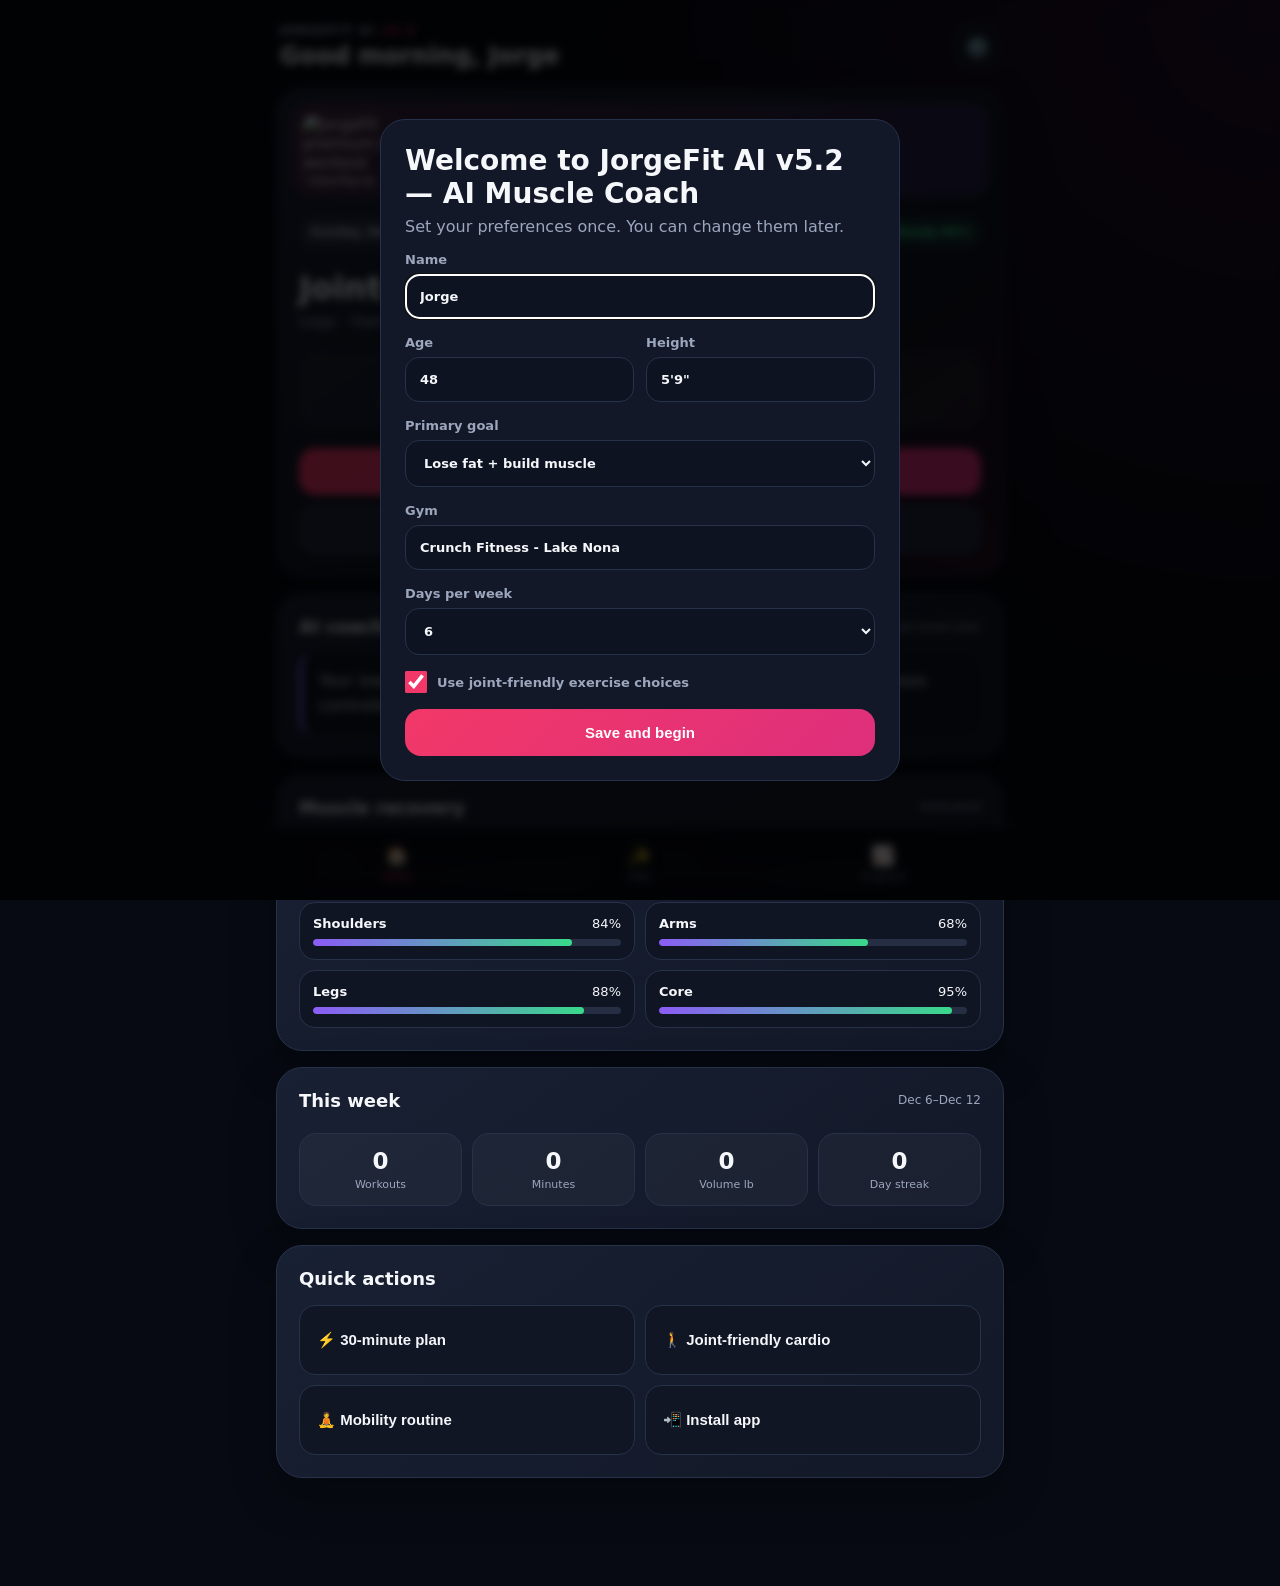
==== index.html @ 37e1c2fc "Add files via upload" ====
<!doctype html>
<html lang="en">
<head>
  <meta charset="utf-8" />
  <meta name="viewport" content="width=device-width, initial-scale=1, viewport-fit=cover" />
  <meta name="theme-color" content="#0b1020" />
  <meta name="description" content="JorgeFit AI v5.2 — AI Muscle Coach — smart, joint-friendly workout planning and progress tracking." />
  <meta name="apple-mobile-web-app-capable" content="yes" />
  <meta name="apple-mobile-web-app-status-bar-style" content="black-translucent" />
  <meta name="apple-mobile-web-app-title" content="JorgeFit AI" />
  <link rel="manifest" href="./manifest.webmanifest" />
  <link rel="apple-touch-icon" href="./icons/icon-180.png" />
  <link rel="icon" href="./icons/icon-192.png" />
  <link rel="stylesheet" href="./styles.css?v=5.1" />
  <title>JorgeFit AI v5.2 — AI Muscle Coach</title>
</head>
<body>
  <div id="offlineBanner" class="offline-banner" hidden>You are offline. JorgeFit still works and will save locally.</div>
  <div class="app-shell">
    <header class="topbar">
      <div>
        <div class="brand">JORGEFIT AI <span>v5.2</span></div>
        <h1 id="greeting">Good morning, Jorge</h1>
      </div>
      <button class="icon-btn" id="settingsBtn" aria-label="Settings">⚙️</button>
    </header>

    <main>
      <section class="view active" id="homeView">
        <article class="hero-card premium-hero">
          <div class="premium-banner"><img src="./assets/jorgefit-premium-ai-preview.png" alt="JorgeFit premium AI workout interface"><div><span>PHASE 1 · BUILD 5.1</span><strong>Smart weight coaching + visual exercise guide</strong></div></div>
          <div class="hero-top">
            <span class="pill" id="todayLabel"></span>
            <span class="readiness" id="readinessBadge">Ready 88%</span>
          </div>
          <h2 id="todayWorkoutName">Upper Body Power</h2>
          <p id="todayWorkoutFocus">Chest · Back · Shoulders · Arms</p>
          <div class="metric-row">
            <div><strong id="exerciseCount">7</strong><span>Exercises</span></div>
            <div><strong id="durationCount">60</strong><span>Minutes</span></div>
            <div><strong id="calorieEstimate">480</strong><span>Est. cal</span></div>
          </div>
          <button class="primary-btn full" id="startWorkoutBtn">Start workout</button>
          <button class="ghost-btn full" id="regenerateBtn">Generate another workout</button>
        </article>

        <section class="card">
          <div class="section-title"><h3>AI coach</h3><span>Local smart plan</span></div>
          <div class="coach-box" id="coachMessage"></div>
        </section>

        <section class="card">
          <div class="section-title"><h3>Muscle recovery</h3><span>Estimated</span></div>
          <div class="recovery-grid" id="recoveryGrid"></div>
        </section>

        <section class="card">
          <div class="section-title"><h3>This week</h3><span id="weekRange"></span></div>
          <div class="stats-grid">
            <div><strong id="weekWorkouts">0</strong><span>Workouts</span></div>
            <div><strong id="weekMinutes">0</strong><span>Minutes</span></div>
            <div><strong id="weekVolume">0</strong><span>Volume lb</span></div>
            <div><strong id="streakCount">0</strong><span>Day streak</span></div>
          </div>
        </section>

        <section class="card">
          <div class="section-title"><h3>Quick actions</h3></div>
          <div class="quick-grid">
            <button data-action="quick30">⚡ 30-minute plan</button>
            <button data-action="cardio">🚶 Joint-friendly cardio</button>
            <button data-action="mobility">🧘 Mobility routine</button>
            <button data-action="install" id="installBtn">📲 Install app</button>
          </div>
        </section>
      </section>

      <section class="view" id="planView">
        <div class="page-heading"><div class="brand">SMART PLANNER</div><h2>Build your workout</h2></div>
        <section class="card form-card">
          <label>Training focus
            <select id="focusSelect">
              <option value="auto">AI choice based on recovery</option>
              <option value="push">Chest, shoulders & triceps</option>
              <option value="pull">Back & biceps</option>
              <option value="legs">Joint-friendly legs</option>
              <option value="upper">Upper body</option>
              <option value="full">Full body</option>
              <option value="cardio">Cardio + core</option>
            </select>
          </label>
          <label>Available time
            <select id="timeSelect"><option>30</option><option>45</option><option selected>60</option><option>75</option><option>90</option></select>
          </label>
          <label>Energy today
            <input id="energyInput" type="range" min="1" max="10" value="7" />
            <div class="range-label"><span>Low</span><strong id="energyValue">7/10</strong><span>High</span></div>
          </label>
          <label class="check-row"><input id="jointFriendlyInput" type="checkbox" checked /> Knee and lower-back-friendly substitutions</label>
          <button class="primary-btn full" id="buildPlanBtn">Generate smart workout</button>
        </section>
        <section class="card" id="generatedPlanCard">
          <div class="section-title"><h3 id="generatedTitle">Your plan</h3><span id="generatedMeta"></span></div>
          <div id="generatedExerciseList" class="exercise-preview"></div>
          <button class="primary-btn full" id="startGeneratedBtn">Start this workout</button>
        </section>
      </section>

      <section class="view" id="workoutView">
        <div class="workout-header">
          <button class="icon-btn" id="exitWorkoutBtn">←</button>
          <div><div class="brand">ACTIVE WORKOUT</div><h2 id="activeWorkoutTitle"></h2></div>
          <div class="timer" id="workoutTimer">00:00</div>
        </div>
        <div class="progress-track"><div id="workoutProgress"></div></div>
        <div id="activeExerciseList" class="active-exercises"></div>
        <div class="sticky-actions">
          <button class="ghost-btn" id="addExerciseBtn">+ Exercise</button>
          <button class="primary-btn" id="finishWorkoutBtn">Finish</button>
        </div>
      </section>

      <section class="view" id="progressView">
        <div class="page-heading"><div class="brand">YOUR RESULTS</div><h2>Progress</h2></div>
        <section class="card">
          <div class="section-title"><h3>Body tracking</h3><span>Stored on this device</span></div>
          <div class="two-col">
            <label>Weight (lb)<input id="weightInput" type="number" step="0.1" placeholder="223.0" /></label>
            <label>Body fat (%)<input id="bodyFatInput" type="number" step="0.1" placeholder="Use calculator below" /></label>
          </div>
          <button class="ghost-btn full calculator-btn" type="button" id="openBodyFatCalculatorBtn">📏 Estimate my body fat</button>
          <div class="two-col">
            <label>Waist (in)<input id="waistInput" type="number" step="0.1" /></label>
            <label>Steps today<input id="stepsInput" type="number" step="1" /></label>
          </div>
          <button class="primary-btn full" id="saveMeasurementBtn">Save measurement</button>
          <div id="measurementList" class="history-list"></div>
        </section>
        <section class="card">
          <div class="section-title"><h3>Workout history</h3><button class="text-btn" id="clearHistoryBtn">Clear</button></div>
          <div id="workoutHistory" class="history-list"></div>
        </section>
        <section class="card">
          <div class="section-title"><h3>AI Coach insights</h3><span>Phase 2</span></div>
          <div id="coachHistory" class="history-list"></div>
        </section>
        <section class="card">
          <div class="section-title"><h3>Backup</h3><span>Move data to another phone</span></div>
          <div class="two-col buttons">
            <button class="ghost-btn" id="exportDataBtn">Export</button>
            <label class="ghost-btn file-button">Import<input type="file" id="importDataInput" accept="application/json" hidden /></label>
          </div>
        </section>
      </section>
    </main>

    <nav class="bottom-nav" aria-label="Main navigation">
      <button class="nav-btn active" data-view="homeView">🏠<span>Home</span></button>
      <button class="nav-btn" data-view="planView">✨<span>Plan</span></button>
      <button class="nav-btn" data-view="progressView">📈<span>Progress</span></button>
    </nav>
  </div>

  <dialog id="setupDialog">
    <form method="dialog" class="modal-card" id="setupForm">
      <h2>Welcome to JorgeFit AI v5.2 — AI Muscle Coach</h2>
      <p>Set your preferences once. You can change them later.</p>
      <label>Name<input id="setupName" value="Jorge" /></label>
      <div class="two-col">
        <label>Age<input id="setupAge" type="number" value="48" /></label>
        <label>Height<input id="setupHeight" value="5'9&quot;" /></label>
      </div>
      <label>Primary goal<select id="setupGoal"><option value="recomp">Lose fat + build muscle</option><option value="muscle">Build muscle</option><option value="strength">Strength</option><option value="fitness">General fitness</option></select></label>
      <label>Gym<input id="setupGym" value="Crunch Fitness - Lake Nona" /></label>
      <label>Days per week<select id="setupDays"><option>3</option><option>4</option><option>5</option><option selected>6</option></select></label>
      <label class="check-row"><input id="setupJoint" type="checkbox" checked /> Use joint-friendly exercise choices</label>
      <button class="primary-btn full" value="default" id="saveSetupBtn">Save and begin</button>
    </form>
  </dialog>

  <dialog id="settingsDialog">
    <form method="dialog" class="modal-card" id="settingsForm">
      <div class="modal-head"><h2>Settings</h2><button class="icon-btn" value="cancel">✕</button></div>
      <label>Name<input id="settingsName" /></label>
      <label>Gym<input id="settingsGym" /></label>
      <label>Default workout time<select id="settingsDuration"><option>30</option><option>45</option><option>60</option><option>75</option><option>90</option></select></label>
      <label>Training days<select id="settingsDays"><option>3</option><option>4</option><option>5</option><option>6</option></select></label>
      <label class="check-row"><input id="settingsJoint" type="checkbox" /> Joint-friendly choices</label>
      <button class="primary-btn full" value="default" id="saveSettingsBtn">Save settings</button>
      <button class="danger-btn full" type="button" id="resetAppBtn">Reset all app data</button>
    </form>
  </dialog>


  <dialog id="bodyFatDialog">
    <div class="modal-card">
      <div class="modal-head"><h2>Body-fat estimator</h2><button class="icon-btn" type="button" id="closeBodyFatCalculatorBtn">✕</button></div>
      <p>Uses the U.S. Navy circumference method. It provides an estimate, not a medical measurement.</p>
      <label>Sex used by the formula
        <select id="bodyFatSex">
          <option value="male" selected>Male</option>
          <option value="female">Female</option>
        </select>
      </label>
      <div class="two-col">
        <label>Height — feet<input id="bodyFatFeet" type="number" min="3" max="8" value="5" inputmode="numeric" /></label>
        <label>Height — inches<input id="bodyFatHeightInches" type="number" min="0" max="11.9" step="0.1" value="9" inputmode="decimal" /></label>
      </div>
      <div class="two-col">
        <label>Neck (in)<input id="bodyFatNeck" type="number" min="8" step="0.1" placeholder="Measure below Adam’s apple" inputmode="decimal" /></label>
        <label>Waist (in)<input id="bodyFatWaist" type="number" min="15" step="0.1" placeholder="At belly button" inputmode="decimal" /></label>
      </div>
      <label id="bodyFatHipRow" hidden>Hips (in)<input id="bodyFatHip" type="number" min="20" step="0.1" placeholder="Widest point" inputmode="decimal" /></label>
      <div class="calculator-help">
        <strong>How to measure</strong>
        <span>Keep the tape level and snug without pulling it tight. Measure after a normal exhale.</span>
      </div>
      <button class="primary-btn full" type="button" id="calculateBodyFatBtn">Calculate estimate</button>
      <div class="body-fat-result" id="bodyFatResult" hidden></div>
      <button class="ghost-btn full" type="button" id="useBodyFatResultBtn" hidden>Use this result</button>
    </div>
  </dialog>


  <dialog id="replacementDialog">
    <div class="modal-card">
      <div class="modal-head"><div><div class="brand">SMART SUBSTITUTE</div><h2 id="replacementOriginal">Replace exercise</h2></div><button class="icon-btn" id="closeReplacementBtn" aria-label="Close">×</button></div>
      <p>Choose an exercise that trains the same primary muscle group.</p>
      <div class="replacement-list" id="replacementList"></div>
    </div>
  </dialog>

  <dialog id="exerciseInfoDialog" class="exercise-coach-dialog">
    <div class="modal-card exercise-coach-card">
      <div class="modal-head"><div><div class="brand">AI EXERCISE COACH</div><h2 id="exerciseInfoTitle">Exercise</h2></div><button class="icon-btn" id="closeExerciseInfoBtn" aria-label="Close">×</button></div>
      <img class="guide-image coach-main-image" id="exerciseInfoImage" alt="">
      <div class="coach-metrics">
        <div><span>Last time</span><strong id="exerciseInfoLast">Not tracked</strong></div>
        <div><span>Recommended</span><strong id="exerciseInfoRecommended">Start light</strong></div>
      </div>
      <div class="guide-section ai-reason"><strong>🤖 AI coach recommendation</strong><p id="exerciseInfoReason"></p></div>
      <div class="guide-grid">
        <div class="guide-section"><strong>Equipment</strong><p id="exerciseInfoEquipment"></p></div>
        <div class="guide-section"><strong>Muscles worked</strong><p id="exerciseInfoMuscles"></p></div>
      </div>
      <div class="guide-section"><strong>How to perform it</strong><p id="exerciseInfoInstructions"></p></div>
      <img class="guide-image guide-secondary" id="exerciseInfoStepsImage" alt="Exercise steps" hidden>
      <div class="guide-section"><strong>⚠ Common mistakes</strong><p id="exerciseInfoMistakes"></p></div>
      <img class="guide-image guide-secondary" id="exerciseInfoMistakesImage" alt="Common mistakes" hidden>
      <div class="guide-section"><strong>Coach tip</strong><p id="exerciseInfoTip"></p></div>
    </div>
  </dialog>

  <dialog id="workoutSummaryDialog">
    <div class="modal-card">
      <div class="brand">WORKOUT COMPLETE</div>
      <h2>Great work, Jorge! 💪</h2>
      <div class="summary-grid"><div><strong id="summaryVolume">0 lb</strong><span>Total volume</span></div><div><strong id="summarySets">0</strong><span>Completed sets</span></div></div>
      <div class="coach-summary"><strong>🤖 Coach Jorge</strong><p id="summaryCoach"></p></div>
      <button class="primary-btn full" id="closeWorkoutSummaryBtn">Done</button>
    </div>
  </dialog>

  <dialog id="restDialog">
    <div class="modal-card center-modal">
      <div class="brand">REST TIMER</div>
      <div class="rest-time" id="restTime">01:30</div>
      <div class="two-col buttons"><button class="ghost-btn" id="minusRestBtn">−15 sec</button><button class="ghost-btn" id="plusRestBtn">+15 sec</button></div>
      <button class="primary-btn full" id="skipRestBtn">Skip rest</button>
    </div>
  </dialog>

  <dialog id="installDialog">
    <div class="modal-card">
      <h2>Install JorgeFit AI</h2>
      <p id="installInstructions">On iPhone: tap Share in Safari, then “Add to Home Screen.”</p>
      <button class="primary-btn full" id="closeInstallBtn">Got it</button>
    </div>
  </dialog>

  <script src="./app.js?v=5.1"></script>
</body>
</html>
---- styles.css ----
:root{--bg:#070a12;--panel:#121827;--panel2:#182033;--text:#f6f7fb;--muted:#9ca6bd;--accent:#f23868;--accent2:#8b5cf6;--good:#39d98a;--warn:#ffbf47;--border:#27314a;--shadow:0 18px 45px rgba(0,0,0,.28);font-family:Inter,ui-sans-serif,system-ui,-apple-system,BlinkMacSystemFont,"Segoe UI",sans-serif;color-scheme:dark}*{box-sizing:border-box}html{background:var(--bg)}body{margin:0;background:radial-gradient(circle at 100% 0,#24112e 0,transparent 34%),var(--bg);color:var(--text);min-height:100vh}.offline-banner{position:fixed;top:0;left:0;right:0;z-index:99;background:var(--warn);color:#1d1604;padding:8px;text-align:center;font-weight:800;font-size:13px}.app-shell{max-width:760px;margin:auto;min-height:100vh;padding:env(safe-area-inset-top) 16px calc(92px + env(safe-area-inset-bottom))}.topbar{display:flex;justify-content:space-between;align-items:center;padding:24px 4px 18px}.brand{font-size:11px;font-weight:900;letter-spacing:.18em;color:#c5ccdb}.brand span{color:var(--accent)}h1,h2,h3,p{margin-top:0}h1{font-size:24px;margin:5px 0 0}h2{font-size:28px;margin-bottom:7px}h3{font-size:18px;margin:0}.icon-btn{border:1px solid var(--border);background:var(--panel);color:var(--text);border-radius:15px;width:46px;height:46px;font-size:20px}.view{display:none}.view.active{display:block}.hero-card,.card{background:linear-gradient(145deg,var(--panel2),var(--panel));border:1px solid var(--border);border-radius:26px;padding:22px;margin-bottom:16px;box-shadow:var(--shadow)}.hero-card{background:linear-gradient(145deg,#1a2237,#101523 60%,#211020)}.hero-top,.section-title,.workout-header,.modal-head{display:flex;justify-content:space-between;align-items:center;gap:12px}.pill,.readiness{font-size:12px;font-weight:800;border-radius:99px;padding:8px 11px;background:#252e43;color:#cdd4e4}.readiness{background:rgba(57,217,138,.12);color:var(--good)}.hero-card h2{font-size:32px;margin:22px 0 5px}.hero-card p,.card p{color:var(--muted)}.metric-row,.stats-grid{display:grid;grid-template-columns:repeat(3,1fr);gap:10px;margin:22px 0}.metric-row div,.stats-grid div{background:rgba(255,255,255,.035);border:1px solid var(--border);border-radius:17px;padding:14px;text-align:center}.metric-row strong,.stats-grid strong{display:block;font-size:23px}.metric-row span,.stats-grid span{display:block;color:var(--muted);font-size:11px;margin-top:4px}.stats-grid{grid-template-columns:repeat(4,1fr);margin-bottom:0}.section-title{margin-bottom:16px}.section-title>span,.section-title button{color:var(--muted);font-size:12px}.primary-btn,.ghost-btn,.danger-btn,.quick-grid button{border:none;border-radius:16px;padding:15px 17px;font-weight:850;font-size:15px;cursor:pointer}.primary-btn{background:linear-gradient(135deg,var(--accent),#de2f7c);color:white}.ghost-btn{background:#202940;color:var(--text);border:1px solid #35415f}.danger-btn{background:#391621;color:#ff9cb3;border:1px solid #6c2437}.full{width:100%}.hero-card .ghost-btn{margin-top:10px}.coach-box{line-height:1.55;color:#d8deea;padding:16px;border-radius:16px;background:#0e1422;border-left:4px solid var(--accent2)}.recovery-grid{display:grid;grid-template-columns:repeat(2,1fr);gap:10px}.recovery-item{background:#0f1523;border:1px solid var(--border);border-radius:16px;padding:13px}.recovery-item .row{display:flex;justify-content:space-between;font-size:13px;margin-bottom:8px}.bar{height:7px;border-radius:99px;background:#252e43;overflow:hidden}.bar i{display:block;height:100%;background:linear-gradient(90deg,var(--accent2),var(--good));border-radius:99px}.quick-grid{display:grid;grid-template-columns:1fr 1fr;gap:10px}.quick-grid button{text-align:left;background:#101624;color:var(--text);border:1px solid var(--border);min-height:70px}.page-heading{padding:8px 4px 12px}.form-card label,.modal-card label{display:block;color:var(--muted);font-size:13px;font-weight:700;margin-bottom:16px}input,select{display:block;width:100%;margin-top:7px;padding:14px;border-radius:14px;background:#0d1320;border:1px solid var(--border);color:var(--text);font:inherit}input[type=range]{padding:0;accent-color:var(--accent)}.range-label{display:flex;justify-content:space-between;margin-top:6px;font-size:11px}.check-row{display:flex!important;align-items:center;gap:10px}.check-row input{width:22px;height:22px;margin:0;accent-color:var(--accent)}.exercise-preview{display:flex;flex-direction:column;gap:10px;margin-bottom:16px}.preview-row,.history-item{display:flex;justify-content:space-between;gap:14px;background:#0d1320;border:1px solid var(--border);border-radius:15px;padding:14px}.preview-row strong,.history-item strong{display:block}.preview-row span,.history-item span{font-size:12px;color:var(--muted)}.workout-header{padding:12px 0}.workout-header h2{font-size:21px;margin:3px 0}.timer{font-variant-numeric:tabular-nums;font-weight:900}.progress-track{height:7px;background:#222b3e;border-radius:99px;overflow:hidden;margin:4px 0 16px}.progress-track div{height:100%;width:0;background:var(--accent);transition:width .25s}.active-exercises{display:flex;flex-direction:column;gap:14px}.exercise-card{background:var(--panel);border:1px solid var(--border);border-radius:22px;padding:18px}.exercise-card.done{opacity:.65}.exercise-card h3{margin-bottom:5px}.exercise-note{font-size:12px;color:var(--muted);margin-bottom:14px}.set-row{display:grid;grid-template-columns:32px 1fr 1fr 44px;gap:8px;align-items:center;margin:8px 0}.set-row input{margin:0;padding:11px;text-align:center}.set-row button{height:42px;border-radius:12px;border:1px solid var(--border);background:#202940;color:white;font-weight:900}.set-row button.completed{background:var(--good);color:#062315}.exercise-actions{display:flex;justify-content:space-between;margin-top:14px}.text-btn{border:none;background:none;color:var(--accent)!important;font-weight:800}.sticky-actions{position:sticky;bottom:78px;display:grid;grid-template-columns:1fr 1fr;gap:10px;padding:16px 0;background:linear-gradient(transparent,var(--bg) 28%)}.two-col{display:grid;grid-template-columns:1fr 1fr;gap:12px}.two-col.buttons{margin-top:12px}.history-list{display:flex;flex-direction:column;gap:10px;margin-top:14px}.bottom-nav{position:fixed;bottom:0;left:50%;transform:translateX(-50%);width:min(760px,100%);display:grid;grid-template-columns:repeat(3,1fr);padding:10px 16px calc(10px + env(safe-area-inset-bottom));background:rgba(7,10,18,.93);backdrop-filter:blur(18px);border-top:1px solid var(--border);z-index:50}.nav-btn{border:0;background:transparent;color:#7f899f;padding:8px;font-size:19px}.nav-btn span{display:block;font-size:11px;margin-top:3px}.nav-btn.active{color:#fff}.nav-btn.active span{color:var(--accent)}dialog{border:0;padding:0;background:transparent;color:var(--text);width:min(94vw,520px)}dialog::backdrop{background:rgba(0,0,0,.74);backdrop-filter:blur(4px)}.modal-card{background:var(--panel);border:1px solid var(--border);border-radius:25px;padding:24px;max-height:86vh;overflow:auto}.modal-card>p{color:var(--muted)}.center-modal{text-align:center}.rest-time{font-size:64px;font-weight:900;font-variant-numeric:tabular-nums;margin:22px 0}.file-button{text-align:center;display:block}.form-card{margin-bottom:16px}@media(max-width:460px){.stats-grid{grid-template-columns:1fr 1fr}.metric-row strong{font-size:20px}.hero-card h2{font-size:28px}.app-shell{padding-left:12px;padding-right:12px}.two-col{grid-template-columns:1fr}.two-col.buttons{grid-template-columns:1fr 1fr}.quick-grid{grid-template-columns:1fr 1fr}}@media(display-mode:standalone){.topbar{padding-top:14px}}

.calculator-btn{margin:-2px 0 14px}.calculator-help{display:flex;flex-direction:column;gap:5px;background:#0d1320;border:1px solid var(--border);border-radius:15px;padding:14px;margin:2px 0 16px;color:var(--muted);font-size:12px;line-height:1.45}.calculator-help strong{color:var(--text);font-size:13px}.body-fat-result{margin:14px 0;padding:18px;border-radius:18px;background:rgba(57,217,138,.10);border:1px solid rgba(57,217,138,.35);text-align:center}.body-fat-result strong{display:block;font-size:38px;color:var(--good)}.body-fat-result span{display:block;color:var(--muted);font-size:12px;margin-top:5px}#useBodyFatResultBtn{margin-top:10px}


/* Exercise visual guides and smart substitutions */
.exercise-preview-row{align-items:center}.exercise-preview-row img{width:62px;height:62px;object-fit:cover;border-radius:13px;background:#0b1020;border:1px solid var(--border);flex:0 0 auto}.exercise-preview-row>div{flex:1}.exercise-visual{display:grid;grid-template-columns:112px 1fr;gap:14px;align-items:center;margin-bottom:12px}.exercise-visual>img{width:112px;height:92px;object-fit:cover;border-radius:17px;background:#0b1020;border:1px solid var(--border)}.exercise-tip{font-size:13px!important;line-height:1.45;margin:5px 0 13px!important}.how-to-btn{border:0;background:rgba(139,92,246,.18);color:#cab8ff;border-radius:10px;padding:8px 10px;font-weight:800;margin-top:8px}.machine-down-btn{width:100%;margin-top:13px;padding:12px;border-radius:13px;border:1px solid rgba(255,191,71,.35);background:rgba(255,191,71,.09);color:#ffd37d;font-weight:850}.replacement-list{display:flex;flex-direction:column;gap:10px}.replacement-option{display:grid;grid-template-columns:62px 1fr auto;gap:12px;align-items:center;text-align:left;width:100%;padding:10px;border:1px solid var(--border);border-radius:16px;background:#0d1320;color:var(--text)}.replacement-option img{width:62px;height:58px;object-fit:cover;border-radius:12px;background:#080d18}.replacement-option strong,.replacement-option small{display:block}.replacement-option small{color:var(--muted);margin-top:4px}.replacement-option b{color:var(--good)}.guide-image{width:100%;height:230px;object-fit:cover;border-radius:20px;background:#0b1020;border:1px solid var(--border);margin:12px 0 18px}.guide-section{background:#0d1320;border:1px solid var(--border);border-radius:15px;padding:14px;margin-top:10px}.guide-section p{margin:6px 0 0;color:var(--muted);line-height:1.5}@media(max-width:420px){.exercise-visual{grid-template-columns:92px 1fr}.exercise-visual>img{width:92px;height:82px}}

/* v4.1 plan-screen exercise guides */
.plan-exercise-card{background:var(--card);border:1px solid var(--line);border-radius:18px;padding:12px;margin:10px 0}
.plan-exercise-card .exercise-preview-row{display:flex;gap:12px;align-items:center}
.plan-exercise-card .exercise-preview-row img{width:82px;height:82px;object-fit:cover;border-radius:14px;background:var(--soft)}
.plan-exercise-card .exercise-preview-row div{display:flex;flex-direction:column;gap:5px;min-width:0}
.plan-exercise-card .exercise-preview-row span{color:var(--muted);font-size:.9rem}
.plan-exercise-buttons{display:grid;grid-template-columns:1fr;gap:8px;margin-top:10px}
.plan-exercise-buttons button{width:100%}

/* Phase 2 AI Coach */
.coach-cue{margin:12px 0;padding:11px 12px;border-radius:14px;background:rgba(139,92,246,.12);border:1px solid rgba(168,85,247,.28);font-size:.9rem;line-height:1.4}
.effort-row{display:grid;grid-template-columns:1fr repeat(3,auto);gap:6px;align-items:center;margin:-2px 0 12px;padding-left:38px;font-size:.72rem;color:var(--muted)}
.effort-row button{border:1px solid rgba(255,255,255,.12);background:rgba(255,255,255,.05);color:inherit;border-radius:999px;padding:6px 8px;font-size:.7rem}
.effort-row button.selected{background:linear-gradient(135deg,#7c3aed,#ec4899);color:white;border-color:transparent}
.summary-grid{display:grid;grid-template-columns:1fr 1fr;gap:12px;margin:18px 0}
.summary-grid div{padding:18px;border-radius:18px;background:rgba(255,255,255,.06);text-align:center}
.summary-grid strong{display:block;font-size:1.35rem}.summary-grid span{display:block;color:var(--muted);font-size:.8rem;margin-top:4px}
.coach-summary{padding:16px;border-radius:18px;background:rgba(139,92,246,.12);border:1px solid rgba(168,85,247,.25);margin-bottom:18px}
.coach-summary p{margin:8px 0 0;color:var(--text)}
#coachHistory .history-item{align-items:flex-start}#coachHistory .history-item>span{max-width:58%;text-align:right;white-space:normal}
@media(max-width:520px){.effort-row{grid-template-columns:1fr 1fr 1fr; padding-left:0}.effort-row span{grid-column:1/-1}.effort-row button{padding:7px 5px}}

/* JorgeFit AI v5 Phase 1 premium layer */
.premium-banner{display:grid;grid-template-columns:96px 1fr;gap:14px;align-items:center;margin:-8px -8px 20px;padding:10px;border-radius:20px;background:linear-gradient(135deg,rgba(242,56,104,.16),rgba(139,92,246,.18));border:1px solid rgba(255,255,255,.09)}
.premium-banner img{width:96px;height:72px;object-fit:cover;object-position:left center;border-radius:14px;border:1px solid rgba(255,255,255,.12)}
.premium-banner span{display:block;color:#ff7fa2;font-size:10px;font-weight:900;letter-spacing:.15em;margin-bottom:5px}.premium-banner strong{font-size:15px;line-height:1.25}.premium-hero{overflow:hidden}
.exercise-badges{display:flex;flex-wrap:wrap;gap:6px;margin-top:8px}.exercise-badges span{font-size:10px!important;font-weight:800;color:#dfe5f2!important;background:rgba(255,255,255,.06);border:1px solid var(--border);border-radius:999px;padding:5px 8px}
.plan-exercise-buttons{display:grid;grid-template-columns:1fr 1.25fr;gap:8px;margin-top:10px}.plan-exercise-buttons .machine-down-btn,.plan-exercise-buttons .how-to-btn{margin-top:0;width:100%}
.exercise-card{background:linear-gradient(145deg,#151d30,#0f1523);box-shadow:0 12px 30px rgba(0,0,0,.2)}
@media(max-width:420px){.premium-banner{grid-template-columns:78px 1fr}.premium-banner img{width:78px;height:64px}.plan-exercise-buttons{grid-template-columns:1fr}}


/* v5.1 Smart Weight Coach */
.smart-weight-card{display:grid;grid-template-columns:1fr 1fr;gap:10px;margin:12px 0;padding:14px;border-radius:17px;background:linear-gradient(135deg,rgba(57,217,138,.10),rgba(139,92,246,.12));border:1px solid rgba(57,217,138,.25)}
.smart-weight-card div{padding:10px;border-radius:13px;background:rgba(4,9,17,.45)}.smart-weight-card span{display:block;color:var(--muted);font-size:.72rem}.smart-weight-card strong{display:block;margin-top:4px;font-size:1.05rem}.smart-weight-card div:nth-child(2) strong{color:#62e7a5}.smart-weight-card p{grid-column:1/-1;margin:0;color:#cbd5e1;font-size:.82rem;line-height:1.45}.use-weight-btn{grid-column:1/-1;border:0;border-radius:12px;padding:11px;background:#39d98a;color:#07140e;font-weight:900}
.effort-row{grid-template-columns:1fr repeat(4,auto)}
.exercise-coach-dialog{width:min(96vw,720px)}.exercise-coach-card{padding:18px}.coach-main-image{height:min(42vh,350px);object-position:center}.coach-metrics{display:grid;grid-template-columns:1fr 1fr;gap:10px}.coach-metrics div{background:#0d1320;border:1px solid var(--border);border-radius:15px;padding:14px}.coach-metrics span{display:block;color:var(--muted);font-size:.75rem}.coach-metrics strong{display:block;margin-top:4px;font-size:1.1rem}.coach-metrics div:last-child strong{color:#62e7a5}.guide-grid{display:grid;grid-template-columns:1fr 1fr;gap:10px}.ai-reason{border-color:rgba(57,217,138,.3);background:rgba(57,217,138,.07)}.guide-secondary{height:auto;max-height:360px;object-fit:cover}.exercise-coach-card .guide-section strong{color:#eef2ff}
@media(max-width:520px){.effort-row{grid-template-columns:1fr 1fr}.effort-row span{grid-column:1/-1}.smart-weight-card,.guide-grid{grid-template-columns:1fr}.smart-weight-card p,.use-weight-btn{grid-column:1}.coach-main-image{height:250px}.coach-metrics{grid-template-columns:1fr 1fr}}
.muscle-coach-panel{display:grid;grid-template-columns:92px 1fr;gap:12px;align-items:center;margin:12px 0;padding:10px;border:1px solid rgba(245,158,11,.35);border-radius:16px;background:rgba(245,158,11,.07)}
.muscle-coach-panel img{width:92px;height:66px;object-fit:cover;border-radius:10px}.muscle-coach-panel span{display:block;font-size:.72rem;text-transform:uppercase;letter-spacing:.08em;opacity:.7}.muscle-coach-panel strong{display:block;margin:2px 0 4px}.muscle-coach-panel p{margin:0;font-size:.82rem;line-height:1.35}
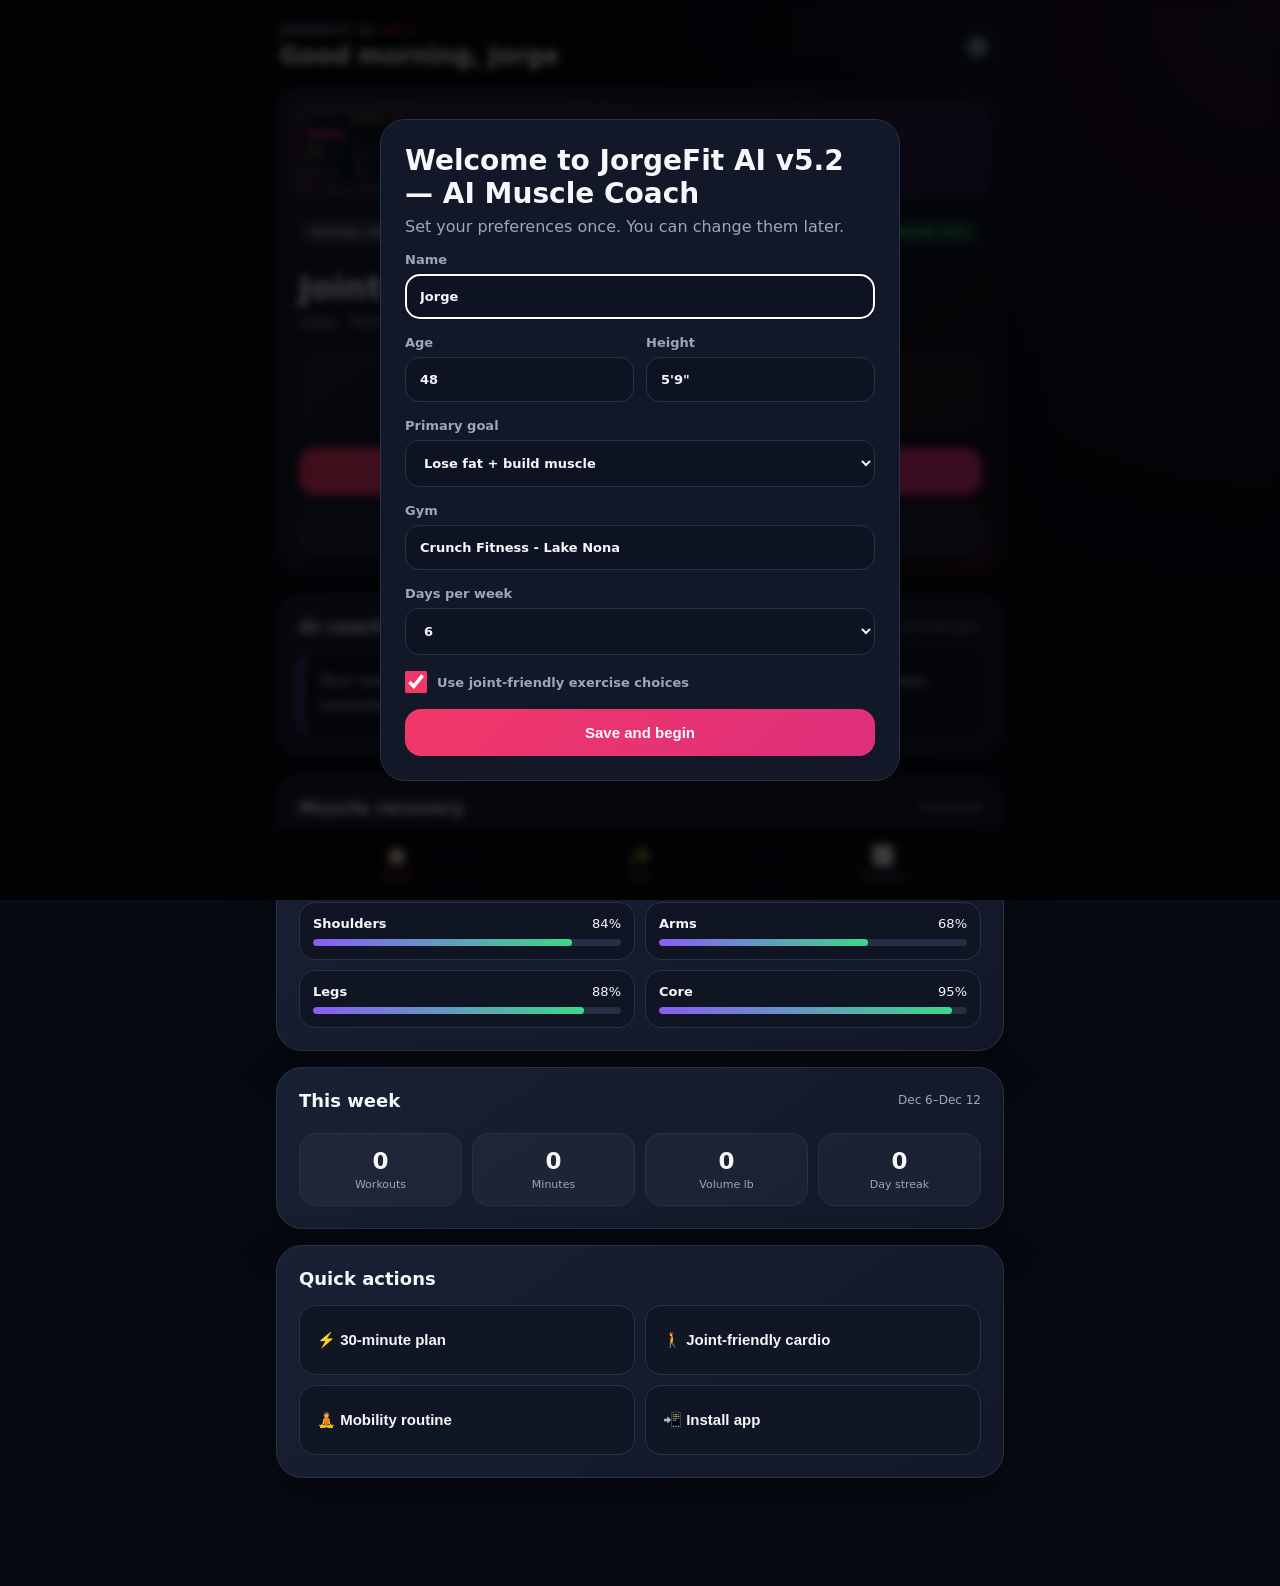
==== commit 38ecace5: "Add files via upload" ====
--- a/index.html
+++ b/index.html
@@ -9,9 +9,9 @@
   <meta name="apple-mobile-web-app-status-bar-style" content="black-translucent" />
   <meta name="apple-mobile-web-app-title" content="JorgeFit AI" />
   <link rel="manifest" href="./manifest.webmanifest" />
-  <link rel="apple-touch-icon" href="./icons/icon-180.png" />
-  <link rel="icon" href="./icons/icon-192.png" />
-  <link rel="stylesheet" href="./styles.css?v=5.1" />
+  <link rel="apple-touch-icon" href="./icon-180.png" />
+  <link rel="icon" href="./icon-192.png" />
+  <link rel="stylesheet" href="./styles.css?v=5.2.2" />
   <title>JorgeFit AI v5.2 — AI Muscle Coach</title>
 </head>
 <body>
@@ -28,7 +28,7 @@
     <main>
       <section class="view active" id="homeView">
         <article class="hero-card premium-hero">
-          <div class="premium-banner"><img src="./assets/jorgefit-premium-ai-preview.png" alt="JorgeFit premium AI workout interface"><div><span>PHASE 1 · BUILD 5.1</span><strong>Smart weight coaching + visual exercise guide</strong></div></div>
+          <div class="premium-banner"><img src="./jorgefit-premium-ai-preview.png" alt="JorgeFit premium AI workout interface"><div><span>PHASE 1 · BUILD 5.1</span><strong>Smart weight coaching + visual exercise guide</strong></div></div>
           <div class="hero-top">
             <span class="pill" id="todayLabel"></span>
             <span class="readiness" id="readinessBadge">Ready 88%</span>
@@ -278,6 +278,6 @@
     </div>
   </dialog>
 
-  <script src="./app.js?v=5.1"></script>
+  <script src="./app.js?v=5.2.2"></script>
 </body>
 </html>
